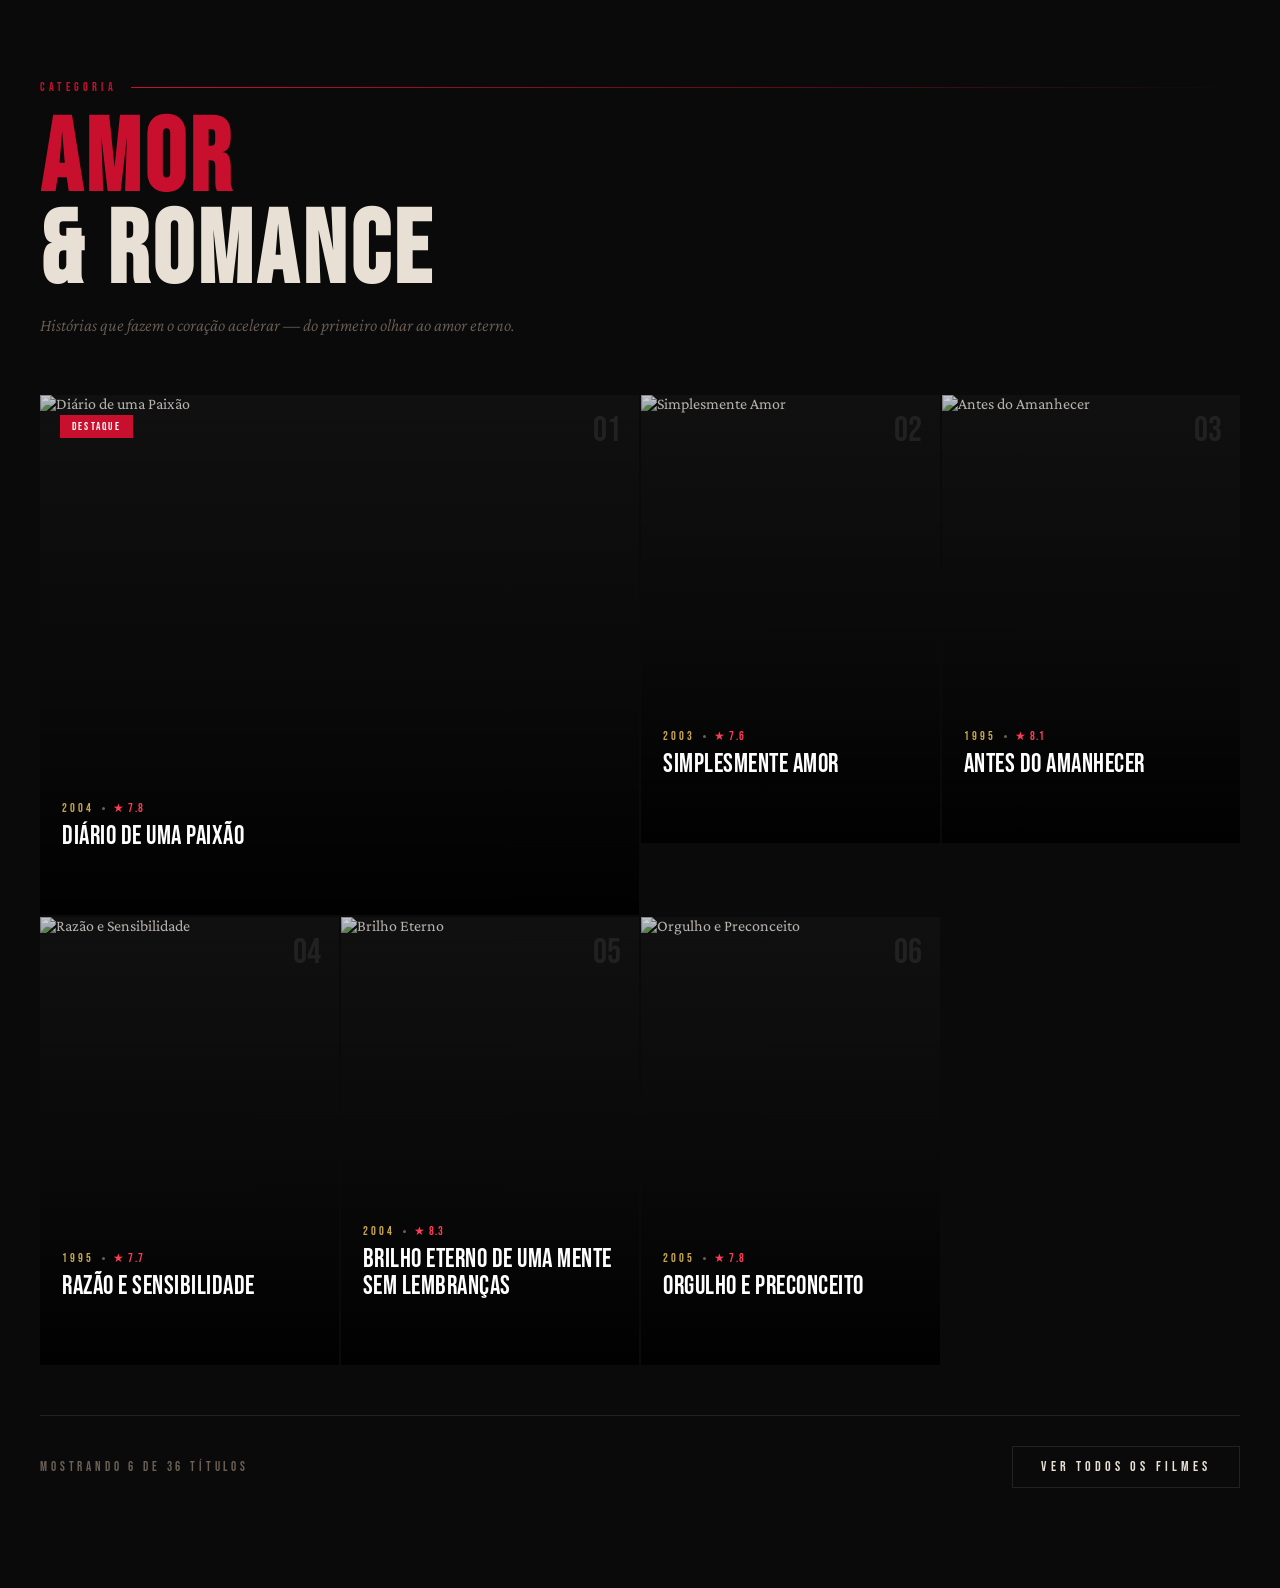
==== src/SecaoRomance.html @ b680def4 "feat: adiciona secao de filmes de Romance" ====
<!DOCTYPE html>
<html lang="pt-BR">
<head>
  <meta charset="UTF-8" />
  <meta name="viewport" content="width=device-width, initial-scale=1.0"/>
  <title>Filmes de Romance</title>
  <link href="https://fonts.googleapis.com/css2?family=Bebas+Neue&family=Crimson+Pro:ital,wght@0,300;0,400;1,300&display=swap" rel="stylesheet"/>
  <link rel="stylesheet" href="romance.css">
</head>
<body>

<section class="romance-section">

  <div class="section-eyebrow">
    <span>Categoria</span>
    <div class="eyebrow-line"></div>
  </div>

  <h2 class="section-title">
    <em>Amor</em><br>&amp; Romance
  </h2>
  <p class="section-subtitle">Histórias que fazem o coração acelerar — do primeiro olhar ao amor eterno.</p>

  <div class="movies-grid">

    <!-- Featured -->
    <div class="movie-card featured">
      <div class="card-stripe"></div>
      <div class="rank-badge">01</div>
      <span class="heart-badge">Destaque</span>
      <img class="card-poster"
        src="https://m.media-amazon.com/images/M/MV5BZjY0YzYwMDQtYmJjNi00Yzg5LWE3OTYtNDQzOGYxN2JiNGQ4XkEyXkFqcGc@._V1_FMjpg_UX1000_.jpg"
        alt="Diário de uma Paixão"/>
      <div class="card-body">
        <div class="card-meta">
          <span class="card-year">2004</span>
          <div class="card-dot"></div>
          <span class="card-rating">★ 7.8</span>
        </div>
        <div class="card-title">Diário de uma Paixão</div>
        <div class="card-desc">
          Um homem lê para uma mulher com Alzheimer a história de um casal apaixonado que enfrentou diferenças sociais para ficar junto.
        </div>
        <a href="#" class="card-watch">
          Assistir agora
          <svg viewBox="0 0 24 24"><path d="M5 12h14M13 5l7 7-7 7"/></svg>
        </a>
      </div>
    </div>

    <!-- Card 2 -->
    <div class="movie-card">
      <div class="card-stripe"></div>
      <div class="rank-badge">02</div>
      <img class="card-poster"
        src="https://br.web.img3.acsta.net/medias/nmedia/18/87/18/39/19897825.jpg"
        alt="Simplesmente Amor"/>
      <div class="card-body">
        <div class="card-meta">
          <span class="card-year">2003</span>
          <div class="card-dot"></div>
          <span class="card-rating">★ 7.6</span>
        </div>
        <div class="card-title">Simplesmente Amor</div>
        <div class="card-desc">
          Dez histórias de amor entrelaçadas em Londres nas vésperas do Natal.
        </div>
        <a href="#" class="card-watch">
          Assistir agora
          <svg viewBox="0 0 24 24"><path d="M5 12h14M13 5l7 7-7 7"/></svg>
        </a>
      </div>
    </div>

    <!-- Card 3 -->
    <div class="movie-card">
      <div class="card-stripe"></div>
      <div class="rank-badge">03</div>
      <img class="card-poster"
        src="https://www.cinebelasartes.com.br/wp-content/uploads/2022/06/antes-do-amanhecer.jpg"
        alt="Antes do Amanhecer"/>
      <div class="card-body">
        <div class="card-meta">
          <span class="card-year">1995</span>
          <div class="card-dot"></div>
          <span class="card-rating">★ 8.1</span>
        </div>
        <div class="card-title">Antes do Amanhecer</div>
        <div class="card-desc">
          Dois jovens passam uma noite inteira conversando pelas ruas de Viena e se apaixonam.
        </div>
        <a href="#" class="card-watch">
          Assistir agora
          <svg viewBox="0 0 24 24"><path d="M5 12h14M13 5l7 7-7 7"/></svg>
        </a>
      </div>
    </div>

    <!-- Card 4 -->
    <div class="movie-card">
      <div class="card-stripe"></div>
      <div class="rank-badge">04</div>
      <img class="card-poster"
        src="https://br.web.img2.acsta.net/c_310_420/medias/nmedia/18/96/91/59/20496164.JPG"
        alt="Razão e Sensibilidade"/>
      <div class="card-body">
        <div class="card-meta">
          <span class="card-year">1995</span>
          <div class="card-dot"></div>
          <span class="card-rating">★ 7.7</span>
        </div>
        <div class="card-title">Razão e Sensibilidade</div>
        <div class="card-desc">
          Adaptação do clássico de Jane Austen sobre duas irmãs em busca de amor na Inglaterra do século XIX.
        </div>
        <a href="#" class="card-watch">
          Assistir agora
          <svg viewBox="0 0 24 24"><path d="M5 12h14M13 5l7 7-7 7"/></svg>
        </a>
      </div>
    </div>

    <!-- Card 5 -->
    <div class="movie-card">
      <div class="card-stripe"></div>
      <div class="rank-badge">05</div>
      <img class="card-poster"
        src="https://br.web.img3.acsta.net/c_310_420/medias/nmedia/18/90/08/91/20080540.jpg"
        alt="Brilho Eterno"/>
      <div class="card-body">
        <div class="card-meta">
          <span class="card-year">2004</span>
          <div class="card-dot"></div>
          <span class="card-rating">★ 8.3</span>
        </div>
        <div class="card-title">Brilho Eterno de uma Mente sem Lembranças</div>
        <div class="card-desc">
          Após o fim do relacionamento, um casal decide apagar as memórias um do outro.
        </div>
        <a href="#" class="card-watch">
          Assistir agora
          <svg viewBox="0 0 24 24"><path d="M5 12h14M13 5l7 7-7 7"/></svg>
        </a>
      </div>
    </div>

    <!-- Card 6 -->
    <div class="movie-card">
      <div class="card-stripe"></div>
      <div class="rank-badge">06</div>
      <img class="card-poster"
        src="https://br.web.img3.acsta.net/r_1280_720/medias/nmedia/18/35/99/80/18461215.jpg"
        alt="Orgulho e Preconceito"/>
      <div class="card-body">
        <div class="card-meta">
          <span class="card-year">2005</span>
          <div class="card-dot"></div>
          <span class="card-rating">★ 7.8</span>
        </div>
        <div class="card-title">Orgulho e Preconceito</div>
        <div class="card-desc">
          Elizabeth Bennet e o enigmático Sr. Darcy navegam entre orgulho, preconceito e amor na Inglaterra regencial.
        </div>
        <a href="#" class="card-watch">
          Assistir agora
          <svg viewBox="0 0 24 24"><path d="M5 12h14M13 5l7 7-7 7"/></svg>
        </a>
      </div>
    </div>

  </div>

  <div class="section-footer">
    <span class="footer-count">MOSTRANDO 6 DE 36 TÍTULOS</span>
    <a href="#" class="btn-all">Ver Todos os Filmes</a>
  </div>

</section>

</body>
</html>
---- src/romance.css ----
:root {
    --bg:        #0a0a0a;
    --surface:   #111111;
    --border:    #222222;
    --accent:    #c8102e;
    --accent2:   #ff3c56;
    --text:      #e8e0d5;
    --muted:     #6b6056;
    --gold:      #c9a84c;
  }

  *, *::before, *::after { box-sizing: border-box; margin: 0; padding: 0; }

  body {
    background: var(--bg);
    color: var(--text);
    font-family: 'Crimson Pro', Georgia, serif;
    min-height: 100vh;
  }

  .romance-section {
    padding: 80px 40px 100px;
    max-width: 1400px;
    margin: 0 auto;
  }

  /* ── EYEBROW ── */
  .section-eyebrow {
    display: flex;
    align-items: center;
    gap: 14px;
    margin-bottom: 20px;
  }

  .section-eyebrow span {
    font-family: 'Bebas Neue', sans-serif;
    letter-spacing: 0.35em;
    font-size: 0.75rem;
    color: var(--accent);
    text-transform: uppercase;
  }

  .eyebrow-line {
    flex: 1;
    height: 1px;
    background: linear-gradient(to right, var(--accent), transparent);
  }

  /* ── TITLE ── */
  .section-title {
    font-family: 'Bebas Neue', sans-serif;
    font-size: clamp(3.5rem, 8vw, 7rem);
    letter-spacing: 0.04em;
    line-height: 0.9;
    color: var(--text);
  }

  .section-title em {
    color: var(--accent);
    font-style: normal;
  }

  .section-subtitle {
    margin-top: 16px;
    font-size: 1.1rem;
    font-weight: 300;
    color: var(--muted);
    font-style: italic;
    max-width: 500px;
  }

  /* ── GRID ── */
  .movies-grid {
    margin-top: 60px;
    display: grid;
    grid-template-columns: repeat(auto-fill, minmax(240px, 1fr));
    gap: 2px;
  }

  /* ── CARD ── */
  .movie-card {
    position: relative;
    aspect-ratio: 2/3;
    overflow: hidden;
    cursor: pointer;
    background: var(--surface);
  }

  .movie-card::before {
    content: '';
    position: absolute;
    inset: 0;
    background: linear-gradient(
      to top,
      rgba(0,0,0,0.95) 0%,
      rgba(0,0,0,0.5) 40%,
      rgba(0,0,0,0.05) 100%
    );
    z-index: 1;
    transition: opacity 0.4s ease;
  }

  .movie-card:hover::before { opacity: 0.6; }

  .card-poster {
    width: 100%;
    height: 100%;
    object-fit: cover;
    display: block;
    transition: transform 0.6s cubic-bezier(0.25, 0.46, 0.45, 0.94);
    filter: saturate(0.6) brightness(0.85);
  }

  .movie-card:hover .card-poster {
    transform: scale(1.07);
    filter: saturate(0.9) brightness(1);
  }

  .card-body {
    position: absolute;
    bottom: 0;
    left: 0;
    right: 0;
    padding: 28px 22px 24px;
    z-index: 2;
  }

  .card-meta {
    display: flex;
    align-items: center;
    gap: 8px;
    margin-bottom: 8px;
  }

  .card-year {
    font-family: 'Bebas Neue', sans-serif;
    font-size: 0.75rem;
    letter-spacing: 0.25em;
    color: var(--gold);
  }

  .card-dot { width: 3px; height: 3px; border-radius: 50%; background: var(--muted); }

  .card-rating {
    font-family: 'Bebas Neue', sans-serif;
    font-size: 0.75rem;
    letter-spacing: 0.1em;
    color: var(--accent2);
  }

  .card-title {
    font-family: 'Bebas Neue', sans-serif;
    font-size: 1.6rem;
    letter-spacing: 0.02em;
    line-height: 1.05;
    color: #fff;
  }

  .card-desc {
    margin-top: 10px;
    font-size: 0.88rem;
    line-height: 1.55;
    color: rgba(232,224,213,0.65);
    font-style: italic;
    max-height: 0;
    overflow: hidden;
    transition: max-height 0.4s ease, opacity 0.4s ease;
    opacity: 0;
  }

  .movie-card:hover .card-desc {
    max-height: 100px;
    opacity: 1;
  }

  .card-watch {
    margin-top: 14px;
    display: inline-flex;
    align-items: center;
    gap: 8px;
    font-family: 'Bebas Neue', sans-serif;
    font-size: 0.8rem;
    letter-spacing: 0.25em;
    color: var(--accent);
    opacity: 0;
    transform: translateX(-8px);
    transition: opacity 0.35s ease 0.05s, transform 0.35s ease 0.05s;
    text-decoration: none;
  }

  .card-watch svg {
    width: 14px; height: 14px;
    fill: none;
    stroke: var(--accent);
    stroke-width: 2;
    transition: transform 0.25s;
  }

  .movie-card:hover .card-watch { opacity: 1; transform: translateX(0); }
  .card-watch:hover svg { transform: translateX(4px); }

  /* featured */
  .movie-card.featured {
    grid-column: span 2;
    aspect-ratio: unset;
    min-height: 520px;
  }

  /* stripe */
  .card-stripe {
    position: absolute;
    top: 0; left: 0;
    width: 3px; height: 100%;
    background: var(--accent);
    transform: scaleY(0);
    transform-origin: bottom;
    z-index: 3;
    transition: transform 0.4s cubic-bezier(0.22, 1, 0.36, 1);
  }

  .movie-card:hover .card-stripe { transform: scaleY(1); }

  /* rank */
  .rank-badge {
    position: absolute;
    top: 18px; right: 18px;
    font-family: 'Bebas Neue', sans-serif;
    font-size: 2.2rem;
    color: rgba(255,255,255,0.08);
    line-height: 1;
    z-index: 2;
    pointer-events: none;
    transition: color 0.3s;
  }

  .movie-card:hover .rank-badge { color: rgba(200,16,46,0.18); }

  /* heart badge no featured */
  .heart-badge {
    position: absolute;
    top: 20px; left: 20px;
    z-index: 3;
    background: var(--accent);
    color: #fff;
    font-family: 'Bebas Neue', sans-serif;
    font-size: 0.7rem;
    letter-spacing: 0.2em;
    padding: 5px 12px;
  }

  /* ── FOOTER ── */
  .section-footer {
    margin-top: 50px;
    display: flex;
    align-items: center;
    justify-content: space-between;
    border-top: 1px solid var(--border);
    padding-top: 30px;
  }

  .footer-count {
    font-family: 'Bebas Neue', sans-serif;
    font-size: 0.8rem;
    letter-spacing: 0.3em;
    color: var(--muted);
  }

  .btn-all {
    font-family: 'Bebas Neue', sans-serif;
    font-size: 0.85rem;
    letter-spacing: 0.3em;
    color: var(--text);
    text-decoration: none;
    border: 1px solid var(--border);
    padding: 12px 28px;
    transition: border-color 0.25s, color 0.25s, background 0.25s;
    display: inline-block;
  }

  .btn-all:hover {
    border-color: var(--accent);
    color: var(--accent);
    background: rgba(200,16,46,0.05);
  }

  @media (max-width: 700px) {
    .movie-card.featured { grid-column: span 1; min-height: 380px; }
    .romance-section { padding: 50px 20px 70px; }
  }
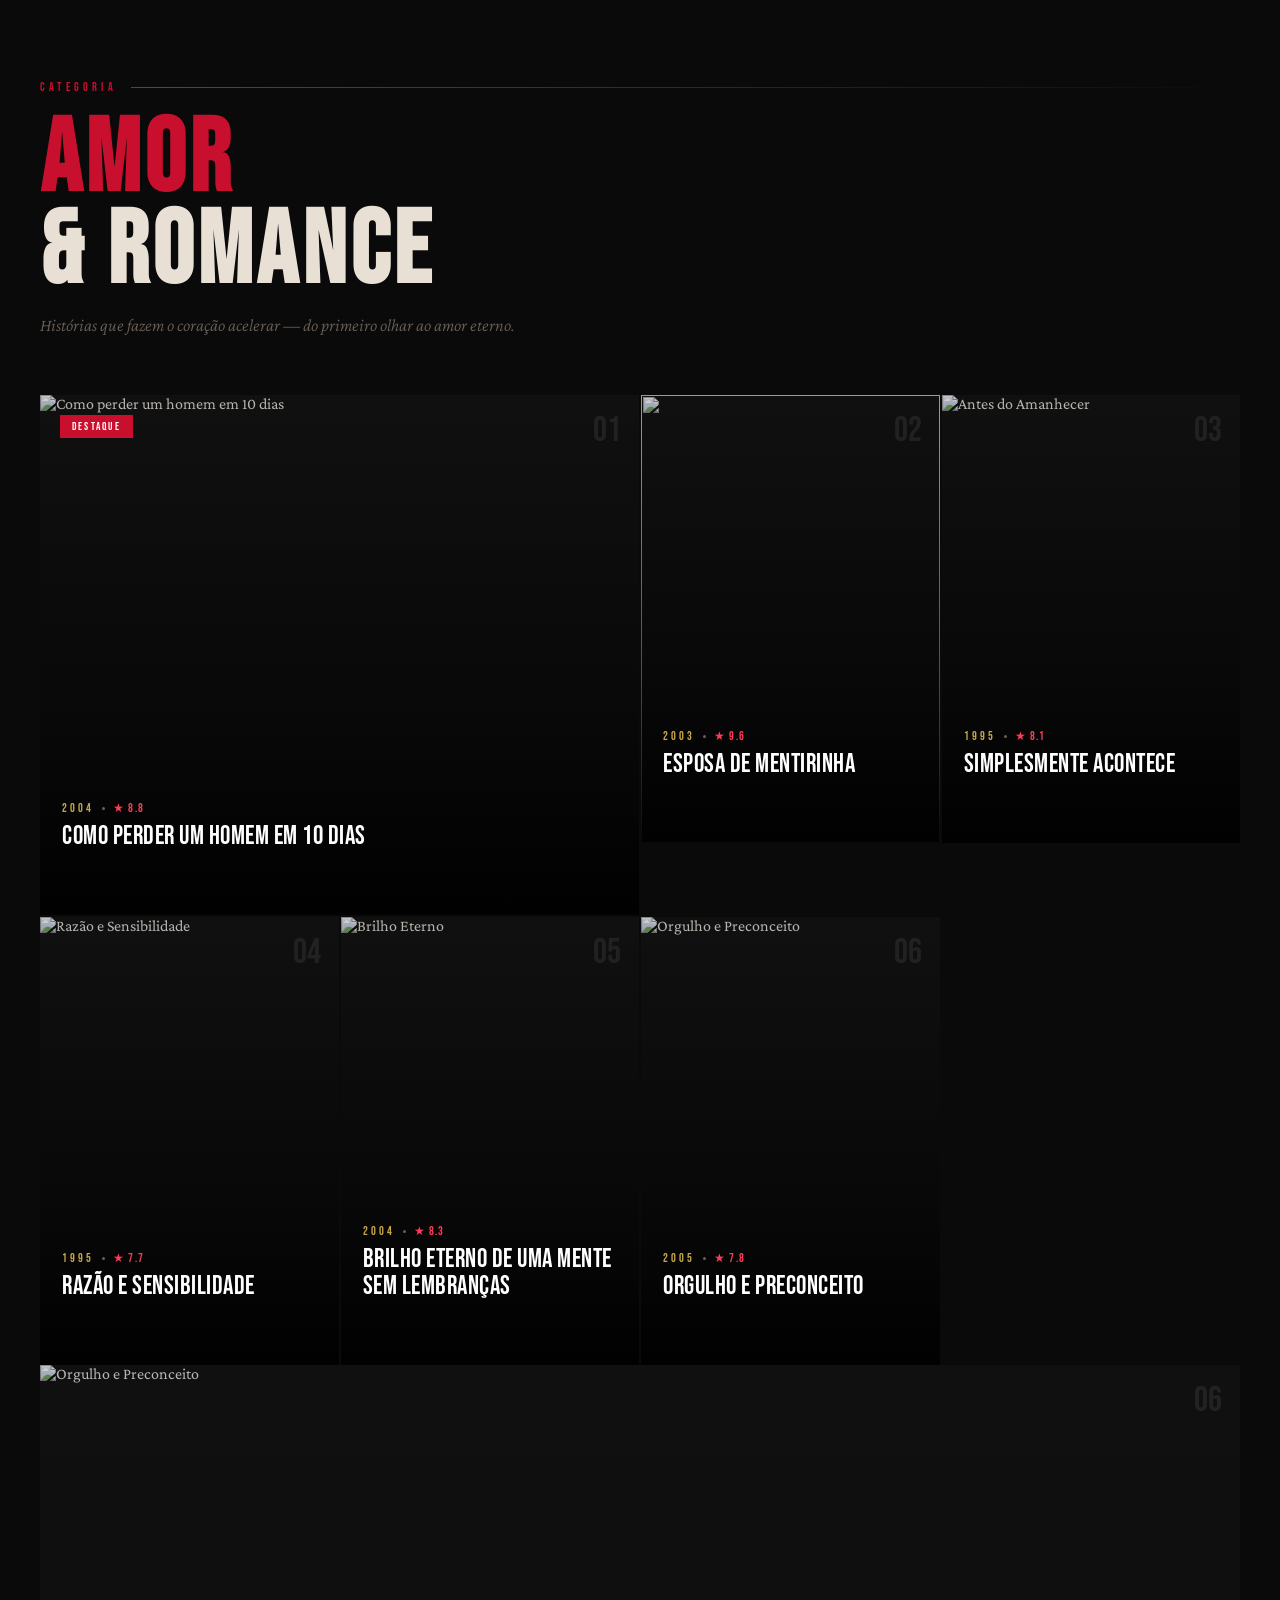
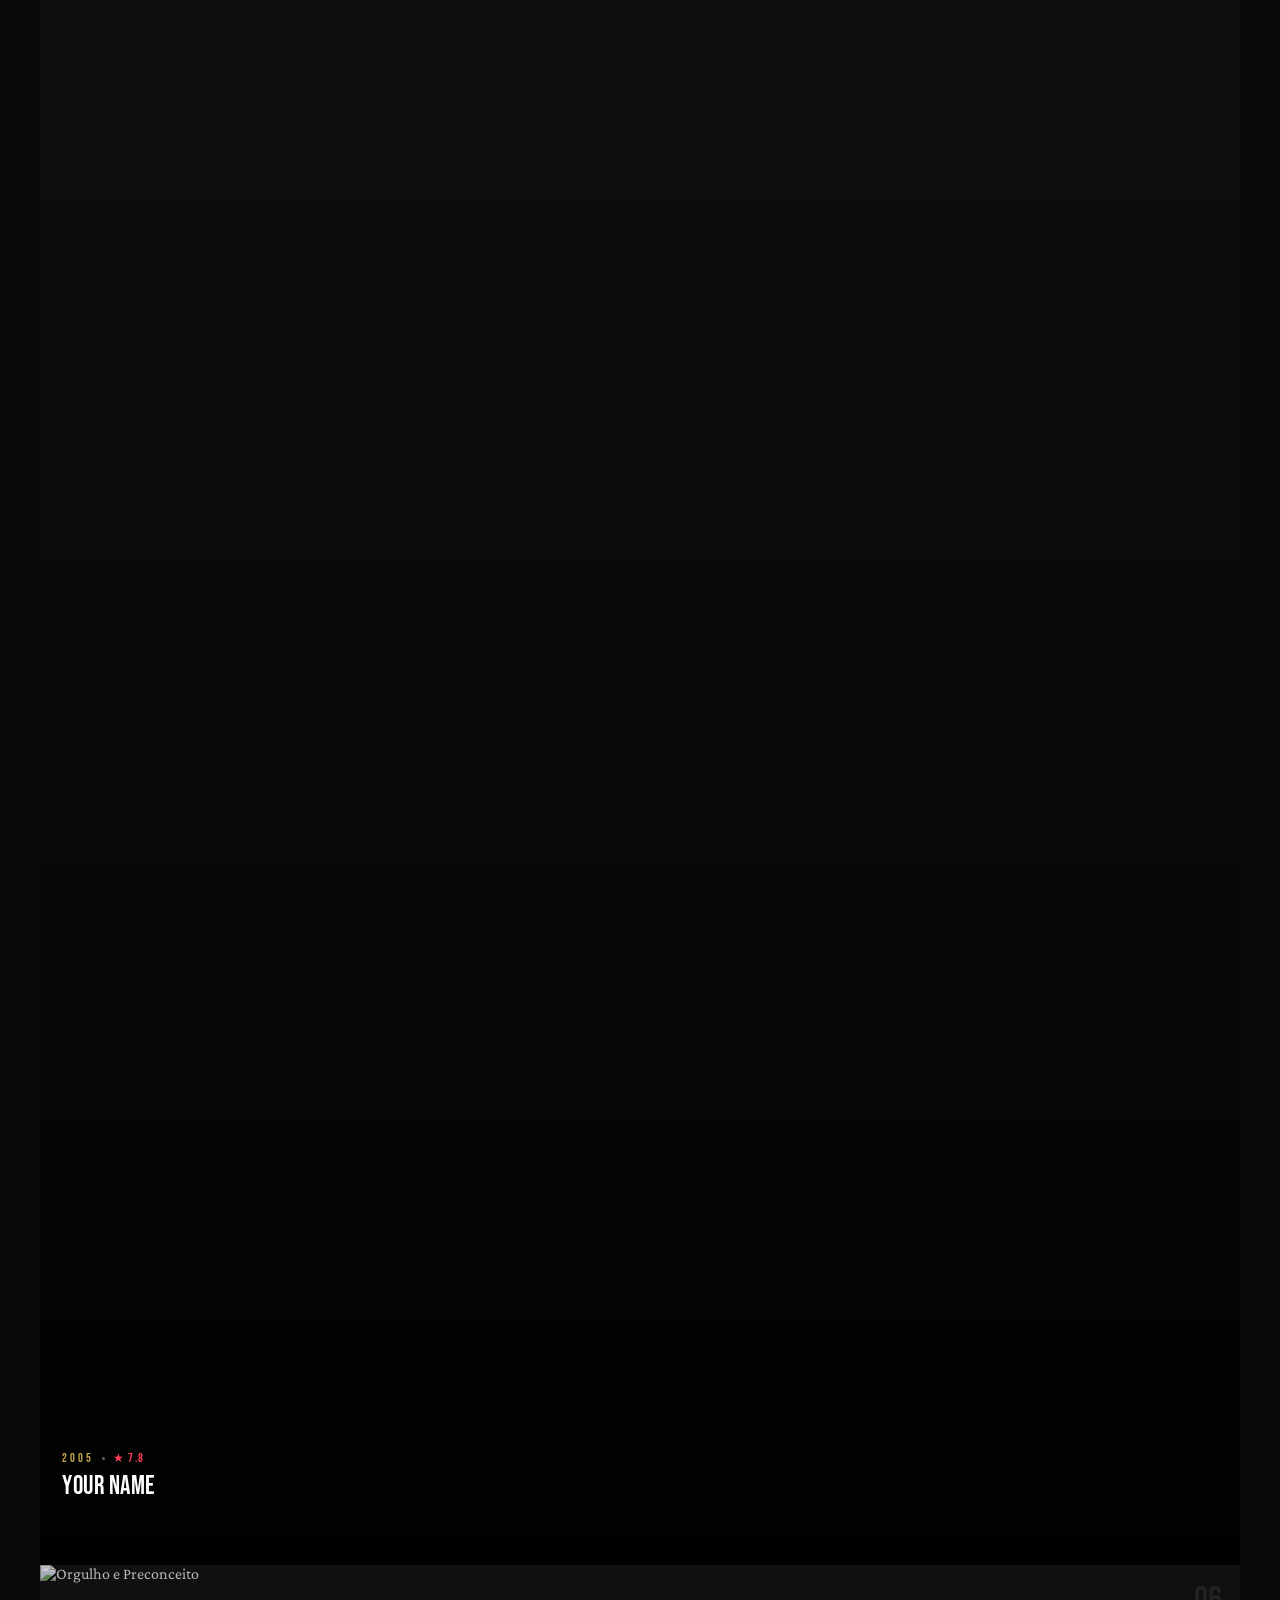
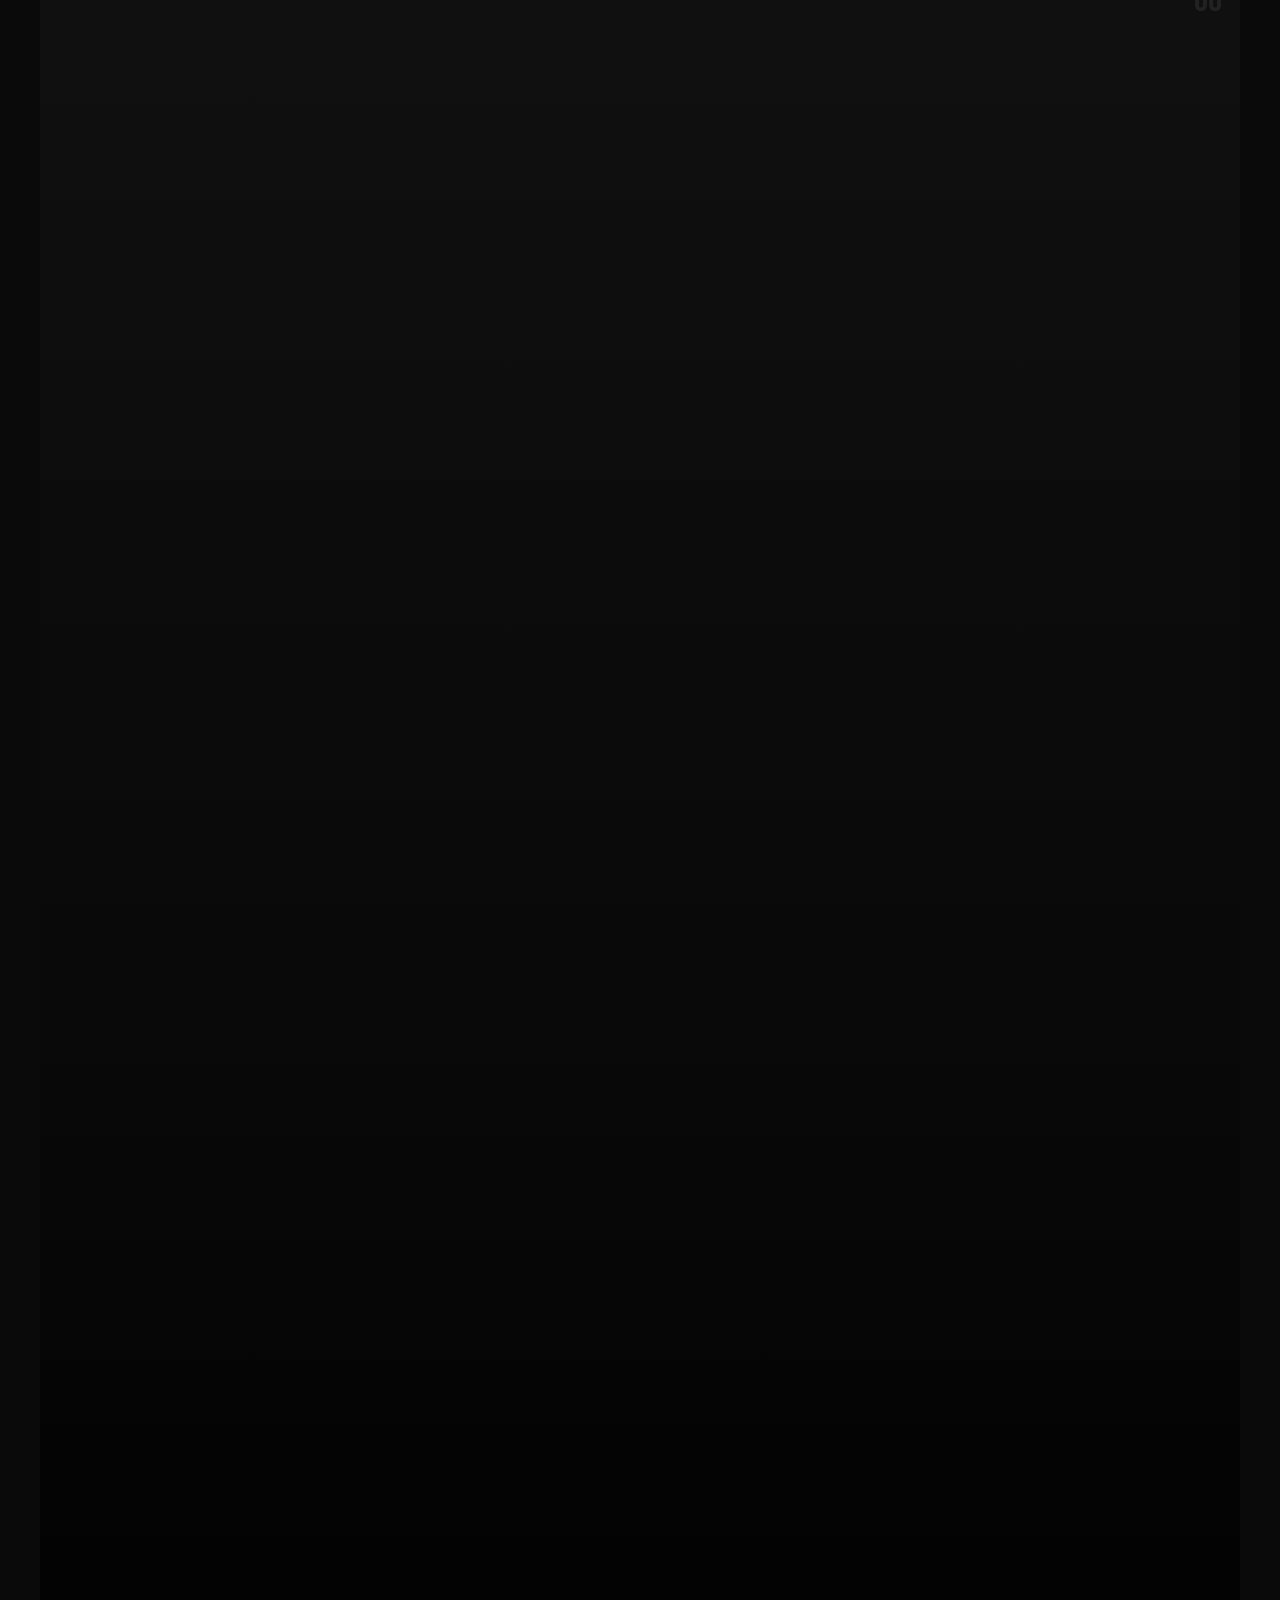
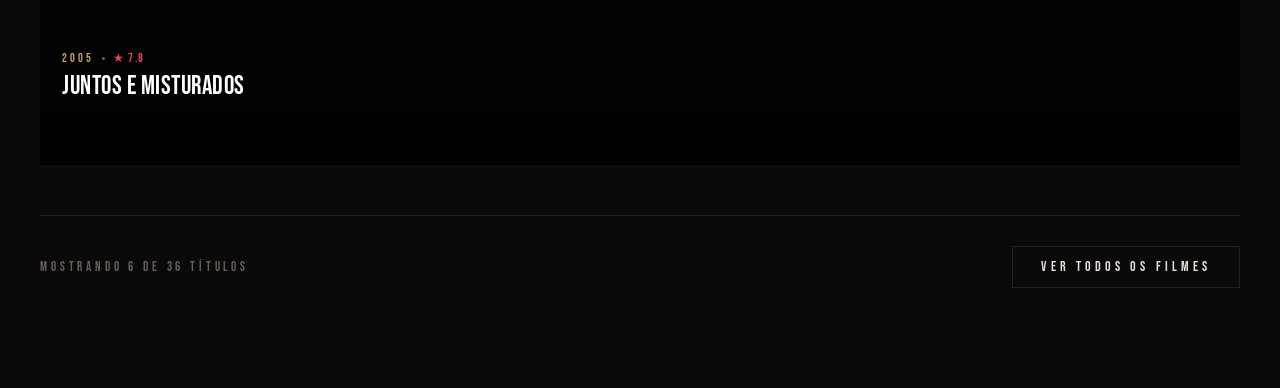
==== commit 35b292f6: "feat: adição de mais cards de filmes e melhorando o css" ====
--- a/src/SecaoRomance.html
+++ b/src/SecaoRomance.html
@@ -1,181 +1,256 @@
 <!DOCTYPE html>
 <html lang="pt-BR">
-<head>
-  <meta charset="UTF-8" />
-  <meta name="viewport" content="width=device-width, initial-scale=1.0"/>
-  <title>Filmes de Romance</title>
-  <link href="https://fonts.googleapis.com/css2?family=Bebas+Neue&family=Crimson+Pro:ital,wght@0,300;0,400;1,300&display=swap" rel="stylesheet"/>
-  <link rel="stylesheet" href="romance.css">
-</head>
-<body>
-
-<section class="romance-section">
-
-  <div class="section-eyebrow">
-    <span>Categoria</span>
-    <div class="eyebrow-line"></div>
-  </div>
-
-  <h2 class="section-title">
-    <em>Amor</em><br>&amp; Romance
-  </h2>
-  <p class="section-subtitle">Histórias que fazem o coração acelerar — do primeiro olhar ao amor eterno.</p>
-
-  <div class="movies-grid">
-
-    <!-- Featured -->
-    <div class="movie-card featured">
-      <div class="card-stripe"></div>
-      <div class="rank-badge">01</div>
-      <span class="heart-badge">Destaque</span>
-      <img class="card-poster"
-        src="https://m.media-amazon.com/images/M/MV5BZjY0YzYwMDQtYmJjNi00Yzg5LWE3OTYtNDQzOGYxN2JiNGQ4XkEyXkFqcGc@._V1_FMjpg_UX1000_.jpg"
-        alt="Diário de uma Paixão"/>
-      <div class="card-body">
-        <div class="card-meta">
-          <span class="card-year">2004</span>
-          <div class="card-dot"></div>
-          <span class="card-rating">★ 7.8</span>
-        </div>
-        <div class="card-title">Diário de uma Paixão</div>
-        <div class="card-desc">
-          Um homem lê para uma mulher com Alzheimer a história de um casal apaixonado que enfrentou diferenças sociais para ficar junto.
-        </div>
-        <a href="#" class="card-watch">
-          Assistir agora
-          <svg viewBox="0 0 24 24"><path d="M5 12h14M13 5l7 7-7 7"/></svg>
-        </a>
+  <head>
+    <meta charset="UTF-8" />
+    <meta name="viewport" content="width=device-width, initial-scale=1.0" />
+    <title>Filmes de Romance</title>
+    <link
+      href="https://fonts.googleapis.com/css2?family=Bebas+Neue&family=Crimson+Pro:ital,wght@0,300;0,400;1,300&display=swap"
+      rel="stylesheet"
+    />
+    <link rel="stylesheet" href="romance.css" />
+  </head>
+  <body>
+    <section class="romance-section">
+      <div class="section-eyebrow">
+        <span>Categoria</span>
+        <div class="eyebrow-line"></div>
+      </div>
+
+      <h2 class="section-title"><em>Amor</em><br />&amp; Romance</h2>
+      <p class="section-subtitle">
+        Histórias que fazem o coração acelerar — do primeiro olhar ao amor
+        eterno.
+      </p>
+
+      <div class="movies-grid">
+        <!-- Featured -->
+        <div class="movie-card featured">
+          <div class="card-stripe"></div>
+          <div class="rank-badge">01</div>
+          <span class="heart-badge">Destaque</span>
+          <img
+            class="card-poster"
+            src="https://br.web.img2.acsta.net/medias/nmedia/18/87/01/04/19871068.jpg"
+            alt="Como perder um homem em 10 dias "
+          />
+          <div class="card-body">
+            <div class="card-meta">
+              <span class="card-year">2004</span>
+              <div class="card-dot"></div>
+              <span class="card-rating">★ 8.8</span>
+            </div>
+            <div class="card-title">Como perder um homem em 10 dias</div>
+            <div class="card-desc">
+              Uma jornalista da revista feminina Composure que, para escrever
+              uma matéria intitulada "Como Perder um Homem em 10 Dias", precisa
+              encontrar um rapaz, fazê-lo se apaixonar e depois cometer todos os
+              erros clássicos de relacionamento para que ele termine com ela em
+              dez dias.
+            </div>
+            <a href="#" class="card-watch">
+              Assistir agora
+              <svg viewBox="0 0 24 24"><path d="M5 12h14M13 5l7 7-7 7" /></svg>
+            </a>
+          </div>
+        </div>
+
+        <!-- Card 2 -->
+        <div class="movie-card">
+          <div class="card-stripe"></div>
+          <div class="rank-badge">02</div>
+          <img
+            class="card-poster"
+            src="https://m.media-amazon.com/images/M/MV5BZjhmZTY5NGQtNDMwNS00OWY3LWJiODItZDMzYjBiNDA5ODNkXkEyXkFqcGc@._V1_.jpg"
+          
+          />
+          <div class="card-body">
+            <div class="card-meta">
+              <span class="card-year">2003</span>
+              <div class="card-dot"></div>
+              <span class="card-rating">★ 9.6</span>
+            </div>
+            <div class="card-title">Esposa de Mentirinha </div>
+            <div class="card-desc">
+              Dez histórias de amor entrelaçadas em Londres nas vésperas do
+              Natal.
+            </div>
+            <a href="#" class="card-watch">
+              Assistir agora
+              <svg viewBox="0 0 24 24"><path d="M5 12h14M13 5l7 7-7 7" /></svg>
+            </a>
+          </div>
+        </div>
+
+        <!-- Card 3 -->
+        <div class="movie-card">
+          <div class="card-stripe"></div>
+          <div class="rank-badge">03</div>
+          <img
+            class="card-poster"
+            src="https://br.web.img2.acsta.net/c_310_420/pictures/14/12/11/15/29/051042.jpg"
+            alt="Antes do Amanhecer"
+          />
+          <div class="card-body">
+            <div class="card-meta">
+              <span class="card-year">1995</span>
+              <div class="card-dot"></div>
+              <span class="card-rating">★ 8.1</span>
+            </div>
+            <div class="card-title">Simplesmente Acontece</div>
+            <div class="card-desc">
+              Dois jovens passam uma noite inteira conversando pelas ruas de
+              Viena e se apaixonam.
+            </div>
+            <a href="#" class="card-watch">
+              Assistir agora
+              <svg viewBox="0 0 24 24"><path d="M5 12h14M13 5l7 7-7 7" /></svg>
+            </a>
+          </div>
+        </div>
+
+        <!-- Card 4 -->
+        <div class="movie-card">
+          <div class="card-stripe"></div>
+          <div class="rank-badge">04</div>
+          <img
+            class="card-poster"
+            src="https://br.web.img2.acsta.net/c_310_420/medias/nmedia/18/96/91/59/20496164.JPG"
+            alt="Razão e Sensibilidade"
+          />
+          <div class="card-body">
+            <div class="card-meta">
+              <span class="card-year">1995</span>
+              <div class="card-dot"></div>
+              <span class="card-rating">★ 7.7</span>
+            </div>
+            <div class="card-title">Razão e Sensibilidade</div>
+            <div class="card-desc">
+              Adaptação do clássico de Jane Austen sobre duas irmãs em busca de
+              amor na Inglaterra do século XIX.
+            </div>
+            <a href="#" class="card-watch">
+              Assistir agora
+              <svg viewBox="0 0 24 24"><path d="M5 12h14M13 5l7 7-7 7" /></svg>
+            </a>
+          </div>
+        </div>
+
+        <!-- Card 5 -->
+        <div class="movie-card">
+          <div class="card-stripe"></div>
+          <div class="rank-badge">05</div>
+          <img
+            class="card-poster"
+            src="https://br.web.img3.acsta.net/c_310_420/medias/nmedia/18/90/08/91/20080540.jpg"
+            alt="Brilho Eterno"
+          />
+          <div class="card-body">
+            <div class="card-meta">
+              <span class="card-year">2004</span>
+              <div class="card-dot"></div>
+              <span class="card-rating">★ 8.3</span>
+            </div>
+            <div class="card-title">
+              Brilho Eterno de uma Mente sem Lembranças
+            </div>
+            <div class="card-desc">
+              Após o fim do relacionamento, um casal decide apagar as memórias
+              um do outro.
+            </div>
+            <a href="#" class="card-watch">
+              Assistir agora
+              <svg viewBox="0 0 24 24"><path d="M5 12h14M13 5l7 7-7 7" /></svg>
+            </a>
+          </div>
+        </div>
+
+        <!-- Card 6 -->
+        <div class="movie-card">
+          <div class="card-stripe"></div>
+          <div class="rank-badge">06</div>
+          <img
+            class="card-poster"
+            src="https://br.web.img3.acsta.net/r_1280_720/medias/nmedia/18/35/99/80/18461215.jpg"
+            alt="Orgulho e Preconceito"
+          />
+          <div class="card-body">
+            <div class="card-meta">
+              <span class="card-year">2005</span>
+              <div class="card-dot"></div>
+              <span class="card-rating">★ 7.8</span>
+            </div>
+            <div class="card-title">Orgulho e Preconceito</div>
+            <div class="card-desc">
+              Elizabeth Bennet e o enigmático Sr. Darcy navegam entre orgulho,
+              preconceito e amor na Inglaterra regencial.
+            </div>
+            <a href="#" class="card-watch">
+              Assistir agora
+              <svg viewBox="0 0 24 24"><path d="M5 12h14M13 5l7 7-7 7" /></svg>
+            </a>
+          </div>
+        </div>
+      </div>
+
+      <div class="movie-card">
+        <div class="card-stripe"></div>
+        <div class="rank-badge">06</div>
+        <img
+          class="card-poster"
+          src="https://br.web.img3.acsta.net/pictures/17/10/04/19/01/4966397.jpg"
+          alt="Orgulho e Preconceito"
+        />
+        <div class="card-body">
+          <div class="card-meta">
+            <span class="card-year">2005</span>
+            <div class="card-dot"></div>
+            <span class="card-rating">★ 7.8</span>
+          </div>
+          <div class="card-title">Your Name</div>
+          <div class="card-desc">
+            Elizabeth Bennet e o enigmático Sr. Darcy navegam entre orgulho,
+            preconceito e amor na Inglaterra regencial.
+          </div>
+          <a href="#" class="card-watch">
+            Assistir agora
+            <svg viewBox="0 0 24 24"><path d="M5 12h14M13 5l7 7-7 7" /></svg>
+          </a>
+        </div>
       </div>
     </div>
 
-    <!-- Card 2 -->
-    <div class="movie-card">
-      <div class="card-stripe"></div>
-      <div class="rank-badge">02</div>
-      <img class="card-poster"
-        src="https://br.web.img3.acsta.net/medias/nmedia/18/87/18/39/19897825.jpg"
-        alt="Simplesmente Amor"/>
-      <div class="card-body">
-        <div class="card-meta">
-          <span class="card-year">2003</span>
-          <div class="card-dot"></div>
-          <span class="card-rating">★ 7.6</span>
-        </div>
-        <div class="card-title">Simplesmente Amor</div>
-        <div class="card-desc">
-          Dez histórias de amor entrelaçadas em Londres nas vésperas do Natal.
-        </div>
-        <a href="#" class="card-watch">
-          Assistir agora
-          <svg viewBox="0 0 24 24"><path d="M5 12h14M13 5l7 7-7 7"/></svg>
-        </a>
-      </div>
-    </div>
-
-    <!-- Card 3 -->
-    <div class="movie-card">
-      <div class="card-stripe"></div>
-      <div class="rank-badge">03</div>
-      <img class="card-poster"
-        src="https://www.cinebelasartes.com.br/wp-content/uploads/2022/06/antes-do-amanhecer.jpg"
-        alt="Antes do Amanhecer"/>
-      <div class="card-body">
-        <div class="card-meta">
-          <span class="card-year">1995</span>
-          <div class="card-dot"></div>
-          <span class="card-rating">★ 8.1</span>
-        </div>
-        <div class="card-title">Antes do Amanhecer</div>
-        <div class="card-desc">
-          Dois jovens passam uma noite inteira conversando pelas ruas de Viena e se apaixonam.
-        </div>
-        <a href="#" class="card-watch">
-          Assistir agora
-          <svg viewBox="0 0 24 24"><path d="M5 12h14M13 5l7 7-7 7"/></svg>
-        </a>
-      </div>
-    </div>
-
-    <!-- Card 4 -->
-    <div class="movie-card">
-      <div class="card-stripe"></div>
-      <div class="rank-badge">04</div>
-      <img class="card-poster"
-        src="https://br.web.img2.acsta.net/c_310_420/medias/nmedia/18/96/91/59/20496164.JPG"
-        alt="Razão e Sensibilidade"/>
-      <div class="card-body">
-        <div class="card-meta">
-          <span class="card-year">1995</span>
-          <div class="card-dot"></div>
-          <span class="card-rating">★ 7.7</span>
-        </div>
-        <div class="card-title">Razão e Sensibilidade</div>
-        <div class="card-desc">
-          Adaptação do clássico de Jane Austen sobre duas irmãs em busca de amor na Inglaterra do século XIX.
-        </div>
-        <a href="#" class="card-watch">
-          Assistir agora
-          <svg viewBox="0 0 24 24"><path d="M5 12h14M13 5l7 7-7 7"/></svg>
-        </a>
-      </div>
-    </div>
-
-    <!-- Card 5 -->
-    <div class="movie-card">
-      <div class="card-stripe"></div>
-      <div class="rank-badge">05</div>
-      <img class="card-poster"
-        src="https://br.web.img3.acsta.net/c_310_420/medias/nmedia/18/90/08/91/20080540.jpg"
-        alt="Brilho Eterno"/>
-      <div class="card-body">
-        <div class="card-meta">
-          <span class="card-year">2004</span>
-          <div class="card-dot"></div>
-          <span class="card-rating">★ 8.3</span>
-        </div>
-        <div class="card-title">Brilho Eterno de uma Mente sem Lembranças</div>
-        <div class="card-desc">
-          Após o fim do relacionamento, um casal decide apagar as memórias um do outro.
-        </div>
-        <a href="#" class="card-watch">
-          Assistir agora
-          <svg viewBox="0 0 24 24"><path d="M5 12h14M13 5l7 7-7 7"/></svg>
-        </a>
-      </div>
-    </div>
-
-    <!-- Card 6 -->
     <div class="movie-card">
       <div class="card-stripe"></div>
       <div class="rank-badge">06</div>
-      <img class="card-poster"
-        src="https://br.web.img3.acsta.net/r_1280_720/medias/nmedia/18/35/99/80/18461215.jpg"
-        alt="Orgulho e Preconceito"/>
+      <img
+        class="card-poster"
+        src="https://br.web.img3.acsta.net/c_310_420/pictures/14/05/09/18/01/325769.jpg"
+        alt="Orgulho e Preconceito"
+      />
       <div class="card-body">
         <div class="card-meta">
           <span class="card-year">2005</span>
           <div class="card-dot"></div>
           <span class="card-rating">★ 7.8</span>
         </div>
-        <div class="card-title">Orgulho e Preconceito</div>
+        <div class="card-title">Juntos e Misturados</div>
         <div class="card-desc">
-          Elizabeth Bennet e o enigmático Sr. Darcy navegam entre orgulho, preconceito e amor na Inglaterra regencial.
+          Elizabeth Bennet e o enigmático Sr. Darcy navegam entre orgulho,
+          preconceito e amor na Inglaterra regencial.
         </div>
         <a href="#" class="card-watch">
           Assistir agora
-          <svg viewBox="0 0 24 24"><path d="M5 12h14M13 5l7 7-7 7"/></svg>
+          <svg viewBox="0 0 24 24"><path d="M5 12h14M13 5l7 7-7 7" /></svg>
         </a>
       </div>
     </div>
-
   </div>
 
-  <div class="section-footer">
-    <span class="footer-count">MOSTRANDO 6 DE 36 TÍTULOS</span>
-    <a href="#" class="btn-all">Ver Todos os Filmes</a>
-  </div>
-
-</section>
-
-</body>
-</html>+      <div class="section-footer">
+        <span class="footer-count">MOSTRANDO 6 DE 36 TÍTULOS</span>
+        <a href="#" class="btn-all">Ver Todos os Filmes</a>
+      </div>
+    </section>
+  </body>
+</html>
